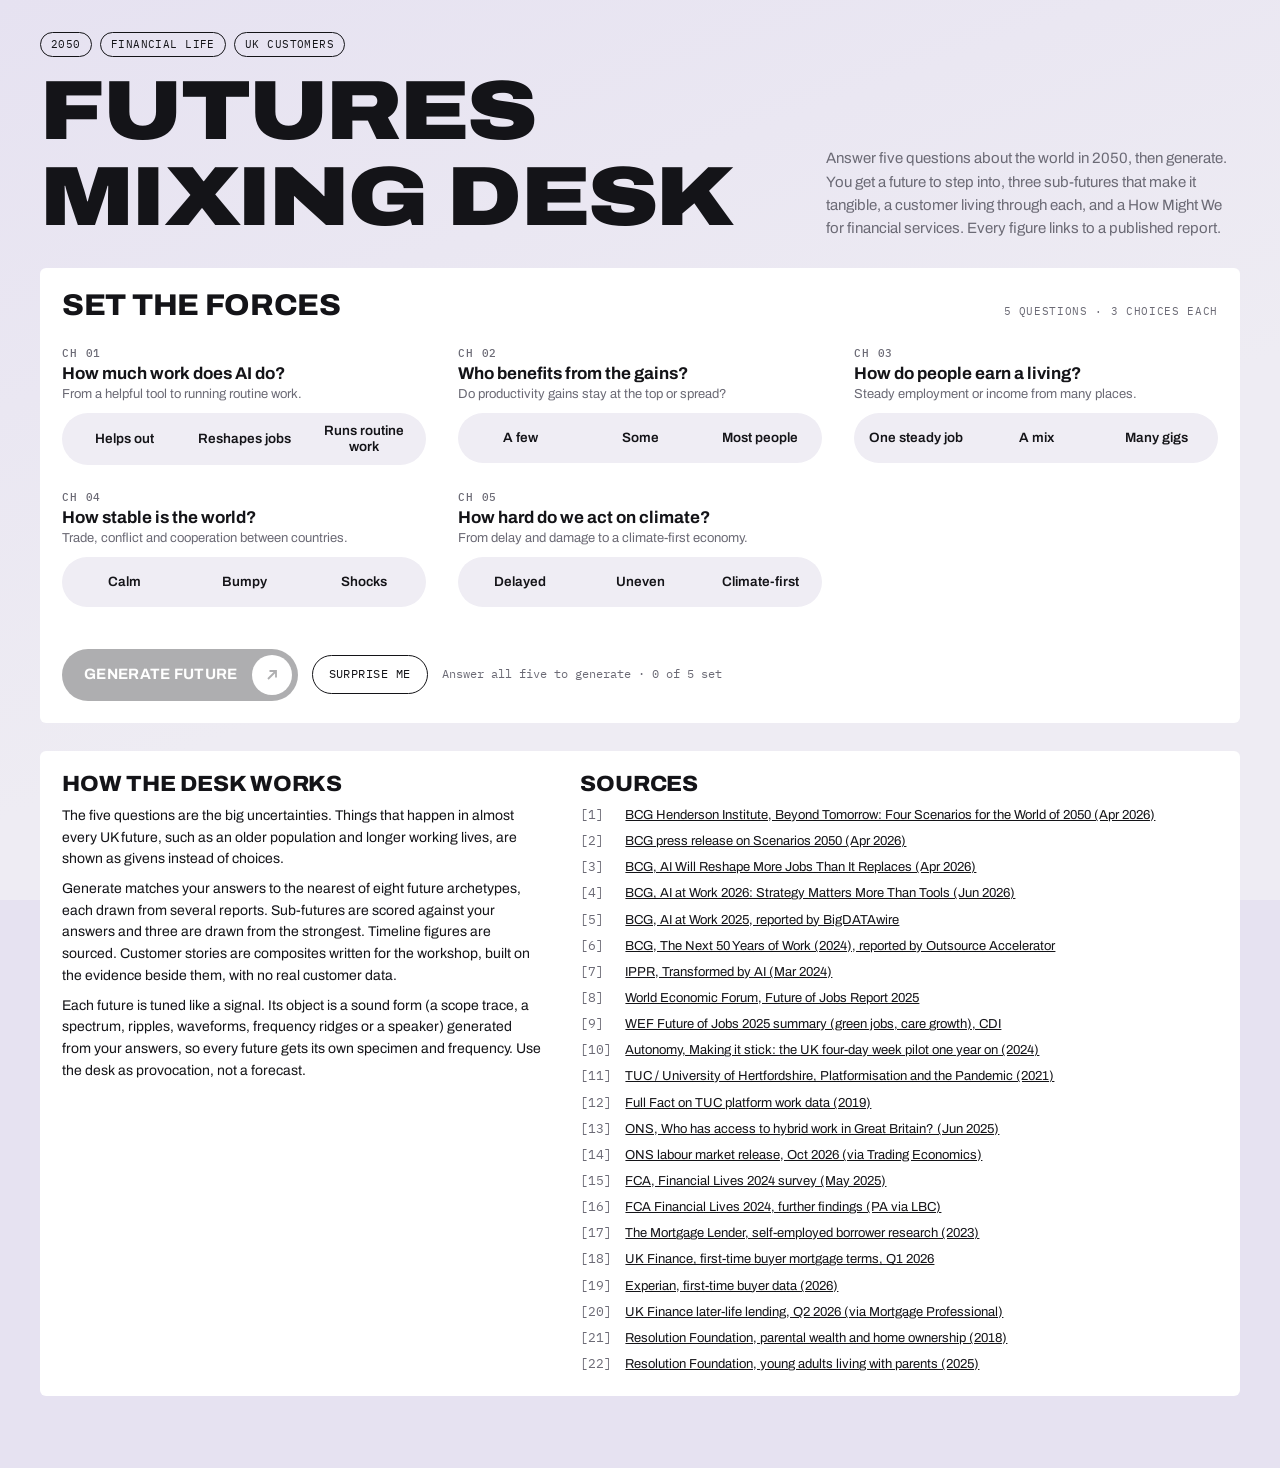
==== futures-mixing-desk/index.html @ e2f64f62 "Add Futures Mixing Desk Interactive futures generator for workshops on AI, the future of work and cu" ====
<!doctype html>
<html lang="en">
<head>
<meta charset="utf-8">
<meta name="viewport" content="width=device-width, initial-scale=1, viewport-fit=cover">
<title>Futures Mixing Desk</title>
<meta name="claude:viewport-fit-sides" content="cover">
<link rel="preconnect" href="https://fonts.googleapis.com">
<link rel="stylesheet" href="https://fonts.googleapis.com/css2?family=Archivo:wdth,wght@62..125,400..900&family=Newsreader:opsz,wght@6..72,400;6..72,500&family=IBM+Plex+Mono:wght@400;500&display=swap">
<link rel="stylesheet" href="styles.css">
</head>
<body>
<div class="wrap">
  <header class="hero">
    <div>
      <div class="tagrow"><span class="tagpill">2050</span><span class="tagpill">Financial life</span><span class="tagpill">UK customers</span></div>
      <h1>Futures<br>Mixing Desk</h1>
    </div>
    <p>Answer five questions about the world in 2050, then generate. You get a future to step into, three sub-futures that make it tangible, a customer living through each, and a How Might We for financial services. Every figure links to a published report.</p>
  </header>

  <section class="card controls" aria-label="Choose your forces">
    <div class="controls-head"><h2 class="caps">Set the forces</h2><span class="label">5 questions · 3 choices each</span></div>
    <div class="qs" id="qs"></div>
    <div class="gen-row">
      <button class="go" id="genBtn" type="button">Generate future <span class="arr" aria-hidden="true"><svg viewBox="0 0 16 16" fill="none" stroke="currentColor" stroke-width="1.8"><path d="M4 12L12 4M5.5 4H12v6.5"/></svg></span></button>
      <button class="ghost" id="drawBtn" type="button">Surprise me</button>
      <span class="status" id="status"></span>
    </div>
  </section>

  <section class="out" id="out" hidden>
    <div class="card tuner" id="tuner" hidden>
      <div class="window tuner-window" id="tunerWin"><span class="tab">TUNING</span><canvas id="tunerCanvas" aria-hidden="true"></canvas><span class="code" id="tunerHz">000.0 HZ</span></div>
      <div class="tuner-body">
        <span class="label">Signal chain</span>
        <p class="tuner-status" id="tunerStatus" role="status" aria-live="polite">Reading your five channels…</p>
        <ul class="meters" id="meters"></ul>
      </div>
    </div>
    <div id="results" class="results" hidden>
    <article class="card future" id="future"></article>
    <section class="panel givens" id="givens"></section>
    <section class="panel" id="world"></section>
    <div class="sec-head">
      <div><h2>Sub-futures</h2><p>Three tangible shifts this future produces, drawn from what your choices drive hardest.</p></div>
      <div style="display:flex;gap:8px;flex-wrap:wrap">
        <button class="ghost" id="rerollBtn" type="button">Draw other sub-futures</button>
        <button class="ghost" id="copyBtn" type="button">Copy for Mural</button>
      </div>
    </div>
    <div class="toast" id="toast"></div>
    <div class="subs" id="subs"></div>
    </div>
  </section>

  <section class="method">
    <div>
      <h2 class="caps">How the desk works</h2>
      <p>The five questions are the big uncertainties. Things that happen in almost every UK future, such as an older population and longer working lives, are shown as givens instead of choices.</p>
      <p>Generate matches your answers to the nearest of eight future archetypes, each drawn from several reports. Sub-futures are scored against your answers and three are drawn from the strongest. Timeline figures are sourced. Customer stories are composites written for the workshop, built on the evidence beside them, with no real customer data.</p>
      <p>Each future is tuned like a signal. Its object is a sound form (a scope trace, a spectrum, ripples, waveforms, frequency ridges or a speaker) generated from your answers, so every future gets its own specimen and frequency. Use the desk as provocation, not a forecast.</p>
    </div>
    <div>
      <h2 class="caps">Sources</h2>
      <ul class="srclist" id="sources"></ul>
    </div>
  </section>
</div>

<script src="js/data.js"></script>
<script src="js/specimens.js"></script>
<script src="js/app.js"></script>
</body>
</html>
---- futures-mixing-desk/styles.css ----
/* Layout: specimen cards. Five plain-language questions with three tap choices each, then a large specimen card for the generated future, a givens strip, and three sub-future specimen cards. Lines kept to a minimum: space and soft fills do the separating. */
:root{
  --ground:#E6E2F1; --ground2:#EEECF3; --card:#FFFFFF; --ink:#141418; --muted:#6B6A75; --line:#E4E2EA; --soft:#F3F1F7;
  --pill:#1B1B1F; --pill-ink:#FFFFFF; --seg:#EFEDF4;
  --build:#8A6A12;
  --f-display:"Archivo", "Helvetica Neue", Arial, sans-serif;
  --f-serif:"Newsreader", Georgia, "Times New Roman", serif;
  --f-mono:"IBM Plex Mono", ui-monospace, "SFMono-Regular", Menlo, monospace;
}
@media (prefers-color-scheme: dark){:root:not([data-theme="light"]){
  --ground:#121214; --ground2:#18171C; --card:#1D1C21; --ink:#EEEDF2; --muted:#9C9AA6; --line:#2E2D34; --soft:#26252C;
  --pill:#EEEDF2; --pill-ink:#141418; --seg:#28272E; --build:#E2B54A; color-scheme:dark}}
:root[data-theme="dark"]{
  --ground:#121214; --ground2:#18171C; --card:#1D1C21; --ink:#EEEDF2; --muted:#9C9AA6; --line:#2E2D34; --soft:#26252C;
  --pill:#EEEDF2; --pill-ink:#141418; --seg:#28272E; --build:#E2B54A; color-scheme:dark}

*{box-sizing:border-box}
body{background:linear-gradient(160deg,var(--ground) 0%,var(--ground2) 60%) fixed;background-color:var(--ground);color:var(--ink);
  font-family:var(--f-display);font-size:15px;line-height:1.55;
  padding-left:max(16px, env(safe-area-inset-left, 0px));padding-right:max(16px, env(safe-area-inset-right, 0px));padding-block:24px 64px}
.wrap{max-width:1200px;margin:0 auto;display:flex;flex-direction:column;gap:28px}
h1,h2,h3{margin:0;line-height:1.02;text-wrap:balance}
p{margin:0}
a{color:inherit}
:focus-visible{outline:2px solid var(--ink);outline-offset:3px}
button{font:inherit;cursor:pointer;color:inherit}
.caps{font-family:var(--f-display);font-weight:800;font-stretch:105%;text-transform:uppercase;letter-spacing:-.01em}
.label{font-family:var(--f-mono);font-size:11px;letter-spacing:.06em;text-transform:uppercase;color:var(--muted)}

/* Hero */
.hero{display:flex;flex-wrap:wrap;justify-content:space-between;align-items:flex-end;gap:16px 32px}
.hero h1{font-weight:900;font-stretch:118%;text-transform:uppercase;font-size:clamp(36px,7vw,84px);letter-spacing:-.02em}
.hero p{max-width:46ch;color:var(--muted)}
.tagrow{display:flex;gap:8px;margin-bottom:12px;flex-wrap:wrap}
.tagpill{font-family:var(--f-mono);font-size:11px;border:1px solid var(--ink);border-radius:999px;padding:3px 10px;text-transform:uppercase;letter-spacing:.04em}

/* Card shell */
.card{background:var(--card);border-radius:6px;padding:12px;display:flex;flex-direction:column;gap:16px;min-width:0}
.window{position:relative;border-radius:22px;overflow:hidden;background:linear-gradient(180deg,var(--c1),var(--c2));isolation:isolate}
.window canvas{display:block;width:100%;height:100%}
.float{position:absolute;inset:0;animation:float 11s ease-in-out infinite}
@keyframes float{0%,100%{transform:translateY(0)}50%{transform:translateY(-4px)}}
.tab,.code{position:absolute;background:var(--card);font-family:var(--f-mono);font-size:11px;color:var(--ink);z-index:2;letter-spacing:.02em}
.tab{top:0;left:0;padding:8px 16px 9px 6px;border-bottom-right-radius:18px}
.tab::before,.tab::after,.code::before,.code::after{content:"";position:absolute;width:18px;height:18px}
.tab::before{top:0;right:-18px;background:radial-gradient(circle at 100% 100%,transparent 17.5px,var(--card) 18px)}
.tab::after{left:0;bottom:-18px;background:radial-gradient(circle at 100% 100%,transparent 17.5px,var(--card) 18px)}
.code{bottom:0;right:0;padding:9px 6px 8px 16px;border-top-left-radius:18px}
.code::before{top:-18px;right:0;background:radial-gradient(circle at 0 0,transparent 17.5px,var(--card) 18px)}
.code::after{bottom:0;left:-18px;background:radial-gradient(circle at 0 0,transparent 17.5px,var(--card) 18px)}
.card-body{padding:0 6px 8px;display:flex;flex-direction:column;gap:16px}

/* Questions */
.controls{padding:22px}
.controls-head{display:flex;flex-wrap:wrap;justify-content:space-between;align-items:baseline;gap:8px}
.controls-head h2{font-size:30px}
.qs{display:grid;grid-template-columns:repeat(auto-fit,minmax(min(100%,330px),1fr));gap:26px 32px;margin-top:10px}
.q{display:flex;flex-direction:column;gap:10px;border:0;margin:0;padding:0;min-width:0}
.q legend{padding:0;font-weight:700;font-size:17px;line-height:1.25;margin-bottom:10px}
.q legend small{display:block;font-weight:400;font-size:13px;color:var(--muted);margin-top:2px}
.seg{display:grid;grid-template-columns:repeat(3,minmax(0,1fr));gap:4px;background:var(--seg);border-radius:999px;padding:4px}
.seg input{position:absolute;opacity:0;pointer-events:none}
.seg label{display:flex;align-items:center;justify-content:center;text-align:center;min-height:42px;padding:6px 10px;border-radius:999px;font-size:13.5px;font-weight:600;cursor:pointer;line-height:1.2;transition:background .2s,color .2s}
.seg label:hover{background:var(--card)}
.seg input:checked + label{background:var(--pill);color:var(--pill-ink)}
.seg input:focus-visible + label{outline:2px solid var(--ink);outline-offset:2px}
@media (max-width:420px){.seg label{font-size:12.5px;padding:6px 6px}}

.gen-row{display:flex;flex-wrap:wrap;align-items:center;gap:12px 14px;margin-top:26px}
.go{display:inline-flex;align-items:center;gap:14px;background:var(--pill);color:var(--pill-ink);border:0;border-radius:999px;padding:6px 6px 6px 22px;font-weight:700;font-size:15px;text-transform:uppercase;letter-spacing:.02em}
.go .arr{width:40px;height:40px;border-radius:50%;background:var(--pill-ink);color:var(--pill);display:grid;place-items:center}
.go .arr svg{width:16px;height:16px}
.ghost{border:1px solid var(--ink);background:transparent;border-radius:999px;padding:9px 16px;font-family:var(--f-mono);font-size:12px;text-transform:uppercase;letter-spacing:.04em}
.status{font-family:var(--f-mono);font-size:12px;color:var(--muted)}
.status.dirty{color:var(--build)}

/* Future card */
.out{display:flex;flex-direction:column;gap:28px;scroll-margin-top:16px}
.future{display:grid;grid-template-columns:minmax(0,5fr) minmax(0,6fr);gap:12px 28px}
@media (max-width:860px){.future{grid-template-columns:minmax(0,1fr)}}
.future .window{min-height:440px}
@media (max-width:860px){.future .window{min-height:0;aspect-ratio:4/3.4}}
.future .card-body{padding:12px 6px 8px;gap:18px}
.future h2{font-size:clamp(38px,5.6vw,64px)}
.subtitle{font-family:var(--f-mono);font-size:12px;text-transform:uppercase;letter-spacing:.03em;color:var(--muted)}
.subtitle b{color:var(--ink);font-weight:500}
.lede{font-family:var(--f-serif);font-size:21px;line-height:1.35;max-width:40ch}
.spec{display:flex;flex-direction:column;gap:7px}
.srow{display:flex;align-items:baseline;gap:10px;font-family:var(--f-mono);font-size:11.5px;text-transform:uppercase;letter-spacing:.03em}
.srow .k{color:var(--muted);min-width:11.5em}
.srow .v{flex:1;min-width:0}
.dots{display:inline-flex;gap:4px;align-self:center}
.dots i{width:8px;height:8px;background:var(--line)}
.dots i.on{background:var(--ink)}
.readouts{display:grid;grid-template-columns:repeat(3,minmax(0,1fr));gap:18px}
@media (max-width:520px){.readouts{grid-template-columns:minmax(0,1fr)}}
.readout{display:flex;flex-direction:column;gap:2px}
.readout b{font-weight:800;font-stretch:110%;font-size:26px;font-variant-numeric:tabular-nums;line-height:1.1}
.readout span{font-size:12.5px;color:var(--muted)}
.finlife{background:var(--soft);border-radius:16px;padding:16px 18px;display:flex;flex-direction:column;gap:8px}
.chip{align-self:flex-start;background:var(--card);border-radius:999px;padding:4px 12px;font-size:12.5px;box-shadow:0 2px 10px rgba(80,60,140,.12)}
.finlife p{font-family:var(--f-serif);font-size:17px;line-height:1.4}
.refs{font-size:13px;color:var(--muted)}
.cite{font-family:var(--f-mono);font-size:10.5px;color:var(--muted);white-space:nowrap;text-decoration:none}
.cite:hover{color:var(--ink);text-decoration:underline}

.panel{background:var(--card);border-radius:6px;padding:20px 22px;display:grid;grid-template-columns:repeat(auto-fit,minmax(min(100%,300px),1fr));gap:18px 32px}
.panel > .label{grid-column:1/-1}
.wi{display:flex;flex-direction:column;gap:3px;font-size:14px}
.wi .k{font-weight:700;font-size:15px}
.wi .k small{font-family:var(--f-mono);font-weight:400;font-size:10.5px;color:var(--muted);text-transform:uppercase;letter-spacing:.05em;margin-left:6px}
.givens{background:transparent;padding:0 4px;gap:10px 32px}
.givens .wi{background:var(--card);border-radius:16px;padding:14px 16px}

/* Sub-future cards */
.sec-head{display:flex;flex-wrap:wrap;justify-content:space-between;align-items:flex-end;gap:12px 16px}
.sec-head h2{font-weight:900;font-stretch:115%;text-transform:uppercase;font-size:clamp(28px,4vw,44px)}
.sec-head p{color:var(--muted);font-size:14px;max-width:52ch;margin-top:6px}
.subs{display:grid;grid-template-columns:repeat(3,minmax(0,1fr));gap:16px;align-items:start}
@media (max-width:1060px){.subs{grid-template-columns:repeat(2,minmax(0,1fr))}}
@media (max-width:700px){.subs{grid-template-columns:minmax(0,1fr)}}
.sub .window{aspect-ratio:1/0.95}
.sub h3{font-size:clamp(26px,2.6vw,32px)}
.steps{display:flex;align-items:center;gap:10px;font-family:var(--f-mono);font-size:12px;font-weight:500}
.steps .bar{flex:0 0 70px;height:2px;background:var(--line);position:relative}
.steps .bar i{position:absolute;left:0;top:0;bottom:0;background:var(--ink)}
.steps .of{color:var(--muted)}
.tags{display:flex;flex-wrap:wrap;gap:6px}
.tags span{font-family:var(--f-mono);font-size:10.5px;text-transform:uppercase;letter-spacing:.04em;background:var(--soft);border-radius:999px;padding:4px 9px}
.tags span.str{background:var(--pill);color:var(--pill-ink)}
.drv{font-family:var(--f-mono);font-size:11px;text-transform:uppercase;letter-spacing:.04em;color:var(--muted)}
.what{font-size:14.5px}
.timeline{list-style:none;margin:0;padding:0;display:flex;flex-direction:column;gap:10px}
.timeline li{display:grid;grid-template-columns:4.4em minmax(0,1fr);gap:10px;font-size:13.5px}
.timeline .when{font-family:var(--f-mono);font-size:11px;text-transform:uppercase;padding-top:2px;color:var(--muted)}
.story{border-radius:16px;padding:16px 18px;background:var(--soft);font-size:14.5px}
.story .who{display:block;font-family:var(--f-mono);font-size:10.5px;text-transform:uppercase;letter-spacing:.05em;color:var(--muted);margin-bottom:6px}
.hmw{border-radius:16px;padding:18px;background:linear-gradient(170deg,var(--c2),var(--card) 85%);display:flex;flex-direction:column;gap:10px}
.hmw p{font-family:var(--f-serif);font-size:22px;line-height:1.22;color:var(--ink)}
.hmw .chip{color:#141418;background:#FFFFFF}

.method{display:grid;grid-template-columns:minmax(0,1fr) minmax(0,1.3fr);gap:28px;background:var(--card);border-radius:6px;padding:22px}
@media (max-width:760px){.method{grid-template-columns:minmax(0,1fr)}}
.method h2{font-size:22px;margin-bottom:10px}
.method p{margin:0 0 8px;max-width:60ch;font-size:14px}
.srclist{margin:0;padding:0;list-style:none;display:flex;flex-direction:column;gap:6px;font-size:13px}
.srclist li{display:grid;grid-template-columns:3em minmax(0,1fr);gap:6px}
.srclist .k{font-family:var(--f-mono);color:var(--muted)}
.toast{font-family:var(--f-mono);font-size:12px;min-height:1.2em}
#copyFallback{width:100%;font-family:var(--f-mono);font-size:12px;background:var(--card);color:var(--ink);border:1px solid var(--line);border-radius:6px;padding:8px}
@keyframes rise{from{opacity:.4;transform:translateY(10px)}to{opacity:1;transform:none}}
.fresh .sub:nth-child(2){animation-delay:.08s}.fresh .sub:nth-child(3){animation-delay:.16s}
[hidden]{display:none!important}
.ch{display:block;font-family:var(--f-mono);font-size:10.5px;font-weight:500;letter-spacing:.08em;color:var(--muted);margin-bottom:3px}
.go:disabled{opacity:.35;cursor:not-allowed}
.results{display:flex;flex-direction:column;gap:28px}
.fresh .future,.fresh .sub{animation:rise .5s ease both}
.tuner{display:grid;grid-template-columns:minmax(0,1.5fr) minmax(0,1fr);gap:20px;align-items:center}
@media (max-width:860px){.tuner{grid-template-columns:minmax(0,1fr)}}
.tuner-window{min-height:280px}
@media (max-width:860px){.tuner-window{min-height:0;aspect-ratio:4/3}}
.tuner-window canvas{position:absolute;inset:0;width:100%;height:100%}
.tuner-body{display:flex;flex-direction:column;gap:14px;padding:6px 10px 10px}
.tuner-status{font-family:var(--f-serif);font-weight:400;font-size:clamp(19px,2vw,23px);line-height:1.25;min-height:2.5em}
.meters{list-style:none;margin:0;padding:0;display:flex;flex-direction:column;gap:12px}
.meters li{display:grid;grid-template-columns:minmax(0,1fr) auto;gap:4px 12px;align-items:center}
.meters .mlab{font-family:var(--f-mono);font-size:10.5px;text-transform:uppercase;letter-spacing:.05em;color:var(--muted)}
.meters .mval{font-size:12.5px;font-weight:600;opacity:0;transition:opacity .25s}
.meters li.locked .mval{opacity:1}
.meter{grid-column:1/-1;display:grid;grid-template-columns:repeat(12,minmax(0,1fr));gap:3px}
.meter i{height:4px;background:var(--line);border-radius:2px}
.meter i.on{background:var(--muted)}
.meters li.locked .meter i.on{background:var(--ink);opacity:.75}
@media (prefers-reduced-motion:reduce){*{animation:none!important;transition:none!important}}
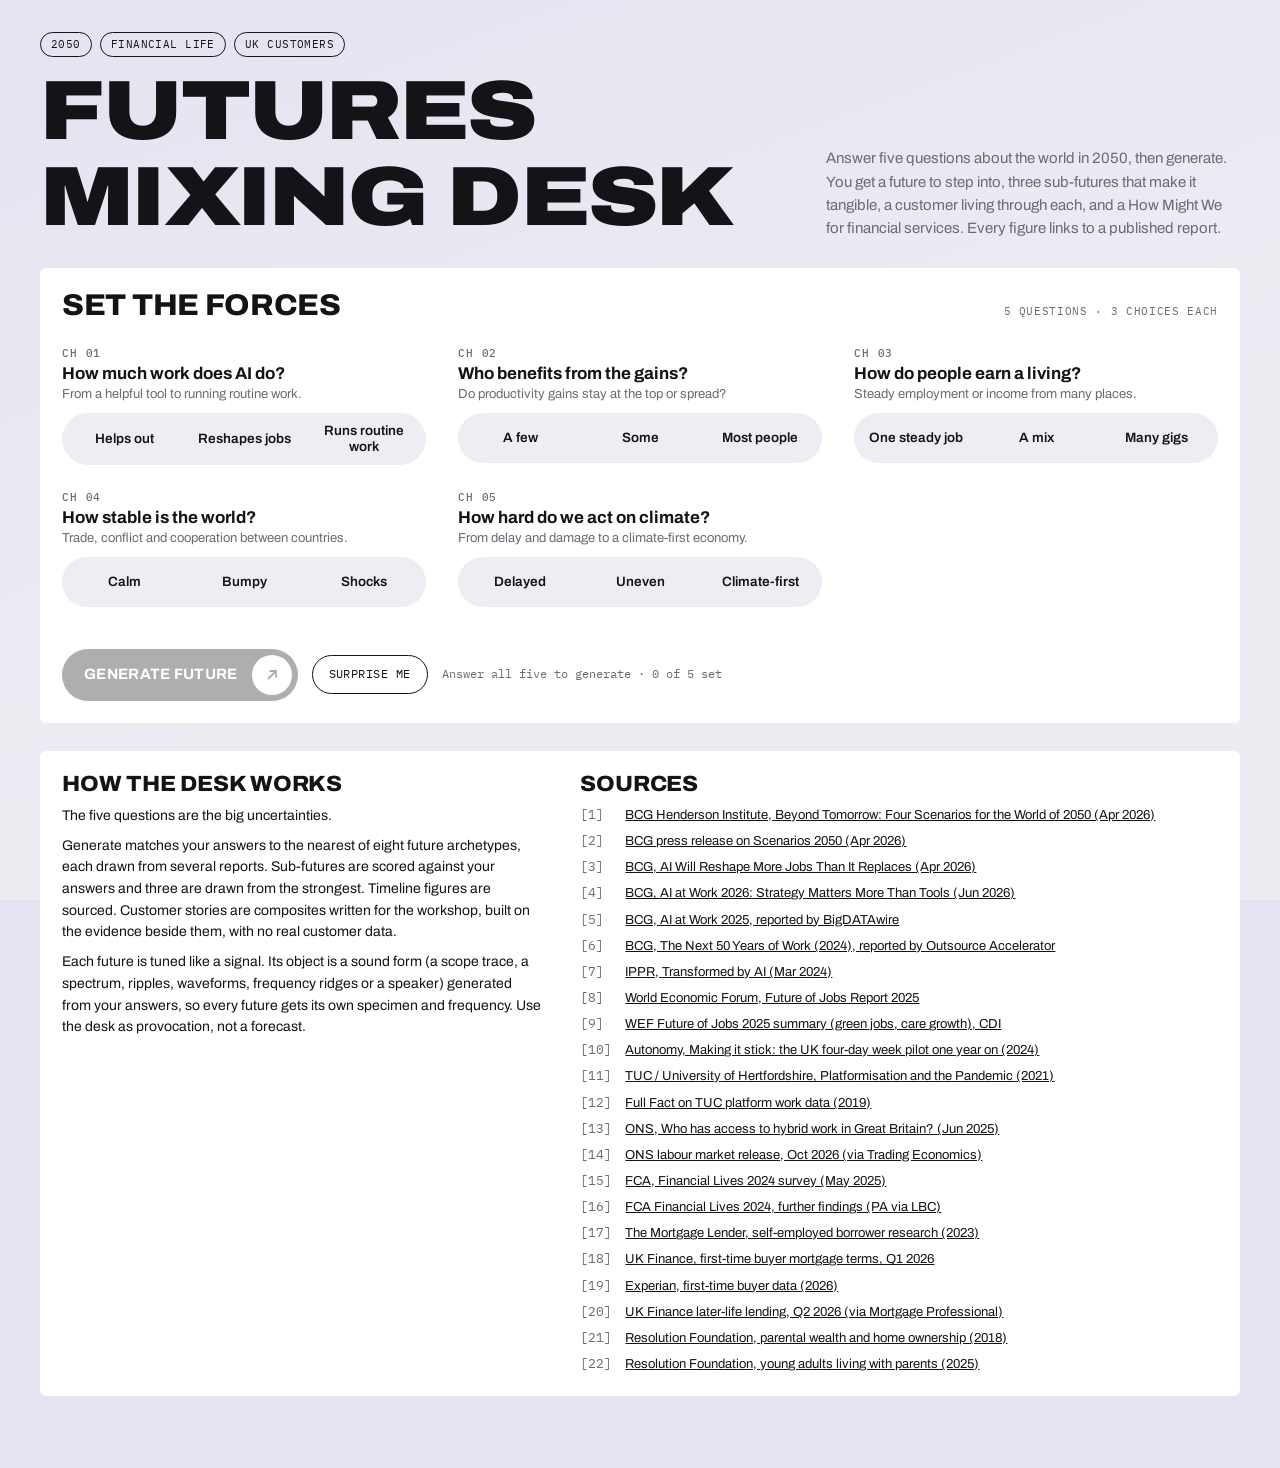
==== commit 9ae7e200: "Replace givens and channel readout with life in this world Remove the givens strip and the channel r" ====
--- a/futures-mixing-desk/index.html
+++ b/futures-mixing-desk/index.html
@@ -40,8 +40,6 @@
     </div>
     <div id="results" class="results" hidden>
     <article class="card future" id="future"></article>
-    <section class="panel givens" id="givens"></section>
-    <section class="panel" id="world"></section>
     <div class="sec-head">
       <div><h2>Sub-futures</h2><p>Three tangible shifts this future produces, drawn from what your choices drive hardest.</p></div>
       <div style="display:flex;gap:8px;flex-wrap:wrap">
@@ -57,7 +55,7 @@
   <section class="method">
     <div>
       <h2 class="caps">How the desk works</h2>
-      <p>The five questions are the big uncertainties. Things that happen in almost every UK future, such as an older population and longer working lives, are shown as givens instead of choices.</p>
+      <p>The five questions are the big uncertainties.</p>
       <p>Generate matches your answers to the nearest of eight future archetypes, each drawn from several reports. Sub-futures are scored against your answers and three are drawn from the strongest. Timeline figures are sourced. Customer stories are composites written for the workshop, built on the evidence beside them, with no real customer data.</p>
       <p>Each future is tuned like a signal. Its object is a sound form (a scope trace, a spectrum, ripples, waveforms, frequency ridges or a speaker) generated from your answers, so every future gets its own specimen and frequency. Use the desk as provocation, not a forecast.</p>
     </div>
--- a/futures-mixing-desk/styles.css
+++ b/futures-mixing-desk/styles.css
@@ -1,4 +1,4 @@
-/* Layout: specimen cards. Five plain-language questions with three tap choices each, then a large specimen card for the generated future, a givens strip, and three sub-future specimen cards. Lines kept to a minimum: space and soft fills do the separating. */
+/* Layout: specimen cards. Five plain-language questions with three tap choices each, then a large specimen card for the generated future, the five choices as life in this world, and three sub-future specimen cards. Lines kept to a minimum: space and soft fills do the separating. */
 :root{
   --ground:#E6E2F1; --ground2:#EEECF3; --card:#FFFFFF; --ink:#141418; --muted:#6B6A75; --line:#E4E2EA; --soft:#F3F1F7;
   --pill:#1B1B1F; --pill-ink:#FFFFFF; --seg:#EFEDF4;
@@ -85,13 +85,7 @@
 .subtitle{font-family:var(--f-mono);font-size:12px;text-transform:uppercase;letter-spacing:.03em;color:var(--muted)}
 .subtitle b{color:var(--ink);font-weight:500}
 .lede{font-family:var(--f-serif);font-size:21px;line-height:1.35;max-width:40ch}
-.spec{display:flex;flex-direction:column;gap:7px}
-.srow{display:flex;align-items:baseline;gap:10px;font-family:var(--f-mono);font-size:11.5px;text-transform:uppercase;letter-spacing:.03em}
-.srow .k{color:var(--muted);min-width:11.5em}
-.srow .v{flex:1;min-width:0}
-.dots{display:inline-flex;gap:4px;align-self:center}
-.dots i{width:8px;height:8px;background:var(--line)}
-.dots i.on{background:var(--ink)}
+.world{display:flex;flex-direction:column;gap:12px}
 .readouts{display:grid;grid-template-columns:repeat(3,minmax(0,1fr));gap:18px}
 @media (max-width:520px){.readouts{grid-template-columns:minmax(0,1fr)}}
 .readout{display:flex;flex-direction:column;gap:2px}
@@ -104,13 +98,9 @@
 .cite{font-family:var(--f-mono);font-size:10.5px;color:var(--muted);white-space:nowrap;text-decoration:none}
 .cite:hover{color:var(--ink);text-decoration:underline}
 
-.panel{background:var(--card);border-radius:6px;padding:20px 22px;display:grid;grid-template-columns:repeat(auto-fit,minmax(min(100%,300px),1fr));gap:18px 32px}
-.panel > .label{grid-column:1/-1}
 .wi{display:flex;flex-direction:column;gap:3px;font-size:14px}
 .wi .k{font-weight:700;font-size:15px}
 .wi .k small{font-family:var(--f-mono);font-weight:400;font-size:10.5px;color:var(--muted);text-transform:uppercase;letter-spacing:.05em;margin-left:6px}
-.givens{background:transparent;padding:0 4px;gap:10px 32px}
-.givens .wi{background:var(--card);border-radius:16px;padding:14px 16px}
 
 /* Sub-future cards */
 .sec-head{display:flex;flex-wrap:wrap;justify-content:space-between;align-items:flex-end;gap:12px 16px}
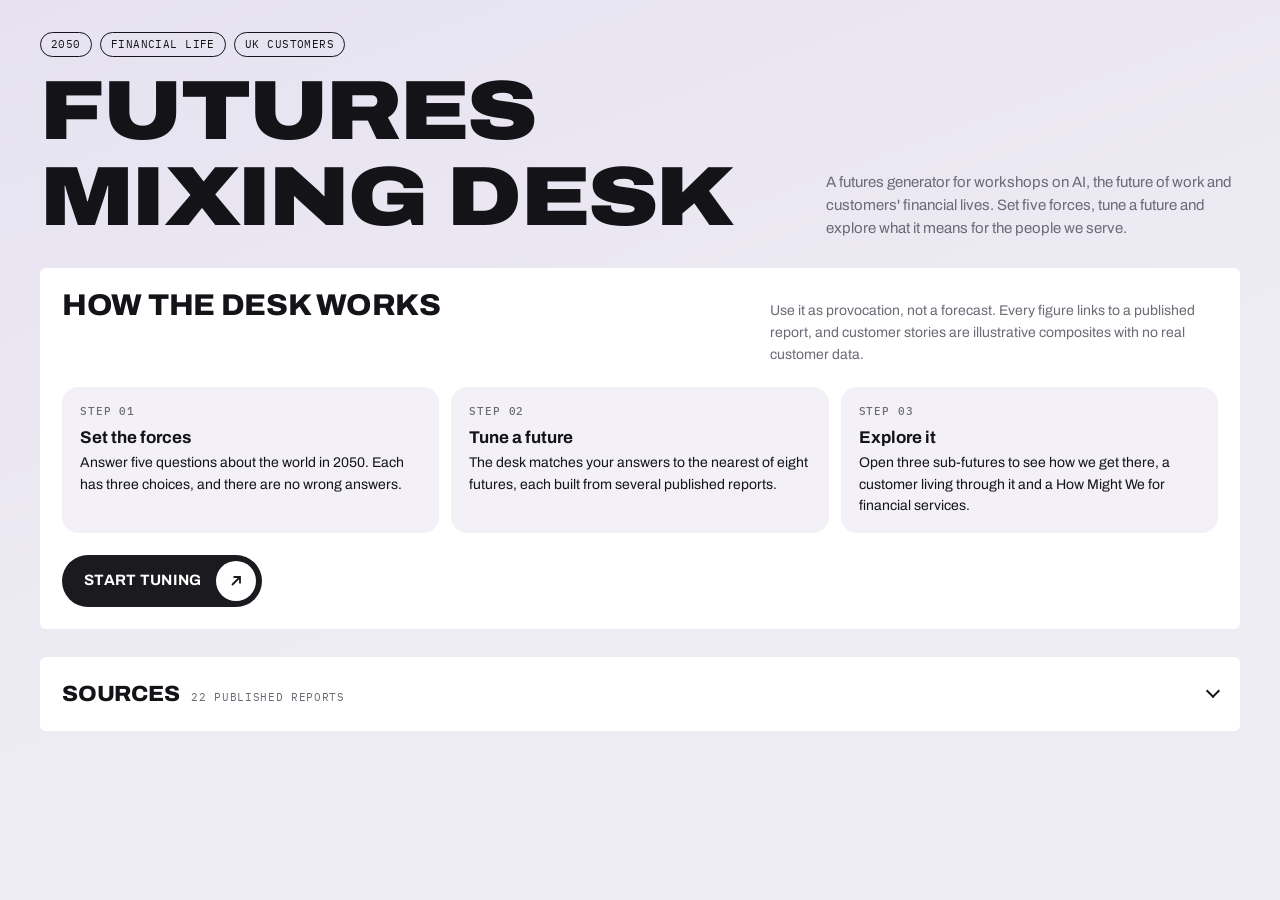
==== commit 8762adc8: "Open on a short intro and hide sources in a drop-down The page now starts with a three-step How the " ====
--- a/futures-mixing-desk/index.html
+++ b/futures-mixing-desk/index.html
@@ -16,10 +16,25 @@
       <div class="tagrow"><span class="tagpill">2050</span><span class="tagpill">Financial life</span><span class="tagpill">UK customers</span></div>
       <h1>Futures<br>Mixing Desk</h1>
     </div>
-    <p>Answer five questions about the world in 2050, then generate. You get a future to step into, three sub-futures that make it tangible, a customer living through each, and a How Might We for financial services. Every figure links to a published report.</p>
+    <p>A futures generator for workshops on AI, the future of work and customers' financial lives. Set five forces, tune a future and explore what it means for the people we serve.</p>
   </header>
 
-  <section class="card controls" aria-label="Choose your forces">
+  <section class="card intro" aria-labelledby="introTitle">
+    <div class="intro-head">
+      <h2 class="caps" id="introTitle">How the desk works</h2>
+      <p>Use it as provocation, not a forecast. Every figure links to a published report, and customer stories are illustrative composites with no real customer data.</p>
+    </div>
+    <ol class="how">
+      <li><span class="ch">Step 01</span><b>Set the forces</b><span>Answer five questions about the world in 2050. Each has three choices, and there are no wrong answers.</span></li>
+      <li><span class="ch">Step 02</span><b>Tune a future</b><span>The desk matches your answers to the nearest of eight futures, each built from several published reports.</span></li>
+      <li><span class="ch">Step 03</span><b>Explore it</b><span>Open three sub-futures to see how we get there, a customer living through it and a How Might We for financial services.</span></li>
+    </ol>
+    <div class="gen-row" id="startRow">
+      <button class="go" id="startBtn" type="button" aria-controls="controls">Start tuning <span class="arr" aria-hidden="true"><svg viewBox="0 0 16 16" fill="none" stroke="currentColor" stroke-width="1.8"><path d="M4 12L12 4M5.5 4H12v6.5"/></svg></span></button>
+    </div>
+  </section>
+
+  <section class="card controls" id="controls" aria-label="Choose your forces" tabindex="-1" hidden>
     <div class="controls-head"><h2 class="caps">Set the forces</h2><span class="label">5 questions · 3 choices each</span></div>
     <div class="qs" id="qs"></div>
     <div class="gen-row">
@@ -41,7 +56,7 @@
     <div id="results" class="results" hidden>
     <article class="card future" id="future"></article>
     <div class="sec-head">
-      <div><h2>Sub-futures</h2><p>Three tangible shifts this future produces, drawn from what your choices drive hardest.</p></div>
+      <div><h2>Sub-futures</h2><p>Three tangible shifts this future produces, drawn from what your choices drive hardest. Open one to see 2050 and how we get there.</p></div>
       <div style="display:flex;gap:8px;flex-wrap:wrap">
         <button class="ghost" id="rerollBtn" type="button">Draw other sub-futures</button>
         <button class="ghost" id="copyBtn" type="button">Copy for Mural</button>
@@ -49,21 +64,14 @@
     </div>
     <div class="toast" id="toast"></div>
     <div class="subs" id="subs"></div>
+    <section class="sub-panel" id="subPanel" hidden></section>
     </div>
   </section>
 
-  <section class="method">
-    <div>
-      <h2 class="caps">How the desk works</h2>
-      <p>The five questions are the big uncertainties.</p>
-      <p>Generate matches your answers to the nearest of eight future archetypes, each drawn from several reports. Sub-futures are scored against your answers and three are drawn from the strongest. Timeline figures are sourced. Customer stories are composites written for the workshop, built on the evidence beside them, with no real customer data.</p>
-      <p>Each future is tuned like a signal. Its object is a sound form (a scope trace, a spectrum, ripples, waveforms, frequency ridges or a speaker) generated from your answers, so every future gets its own specimen and frequency. Use the desk as provocation, not a forecast.</p>
-    </div>
-    <div>
-      <h2 class="caps">Sources</h2>
-      <ul class="srclist" id="sources"></ul>
-    </div>
-  </section>
+  <details class="card sources">
+    <summary><span class="caps">Sources</span><span class="label" id="srcCount"></span></summary>
+    <ul class="srclist" id="sources"></ul>
+  </details>
 </div>
 
 <script src="js/data.js"></script>
--- a/futures-mixing-desk/styles.css
+++ b/futures-mixing-desk/styles.css
@@ -1,4 +1,4 @@
-/* Layout: specimen cards. Five plain-language questions with three tap choices each, then a large specimen card for the generated future, the five choices as life in this world, and three sub-future specimen cards. Lines kept to a minimum: space and soft fills do the separating. */
+/* Layout: specimen cards. Five plain-language questions with three tap choices each, then a large specimen card for the generated future, the five choices as life in this world, and three sub-future tiles that open one at a time into a tinted panel. Lines kept to a minimum: space and soft fills do the separating. */
 :root{
   --ground:#E6E2F1; --ground2:#EEECF3; --card:#FFFFFF; --ink:#141418; --muted:#6B6A75; --line:#E4E2EA; --soft:#F3F1F7;
   --pill:#1B1B1F; --pill-ink:#FFFFFF; --seg:#EFEDF4;
@@ -85,7 +85,12 @@
 .subtitle{font-family:var(--f-mono);font-size:12px;text-transform:uppercase;letter-spacing:.03em;color:var(--muted)}
 .subtitle b{color:var(--ink);font-weight:500}
 .lede{font-family:var(--f-serif);font-size:21px;line-height:1.35;max-width:40ch}
-.world{display:flex;flex-direction:column;gap:12px}
+.more{font-family:var(--f-serif);font-size:17px;line-height:1.5;max-width:56ch;color:var(--muted)}
+.world{display:flex;flex-direction:column;gap:14px}
+.world-list{display:flex;flex-direction:column;gap:12px}
+.playback{align-self:flex-start;display:inline-flex;align-items:center;gap:9px}
+.playback svg{width:9px;height:9px;transition:transform .2s}
+.playback[aria-expanded="true"] svg{transform:rotate(90deg)}
 .readouts{display:grid;grid-template-columns:repeat(3,minmax(0,1fr));gap:18px}
 @media (max-width:520px){.readouts{grid-template-columns:minmax(0,1fr)}}
 .readout{display:flex;flex-direction:column;gap:2px}
@@ -106,45 +111,80 @@
 .sec-head{display:flex;flex-wrap:wrap;justify-content:space-between;align-items:flex-end;gap:12px 16px}
 .sec-head h2{font-weight:900;font-stretch:115%;text-transform:uppercase;font-size:clamp(28px,4vw,44px)}
 .sec-head p{color:var(--muted);font-size:14px;max-width:52ch;margin-top:6px}
-.subs{display:grid;grid-template-columns:repeat(3,minmax(0,1fr));gap:16px;align-items:start}
+.subs{display:grid;grid-template-columns:repeat(3,minmax(0,1fr));gap:16px}
 @media (max-width:1060px){.subs{grid-template-columns:repeat(2,minmax(0,1fr))}}
 @media (max-width:700px){.subs{grid-template-columns:minmax(0,1fr)}}
-.sub .window{aspect-ratio:1/0.95}
-.sub h3{font-size:clamp(26px,2.6vw,32px)}
-.steps{display:flex;align-items:center;gap:10px;font-family:var(--f-mono);font-size:12px;font-weight:500}
-.steps .bar{flex:0 0 70px;height:2px;background:var(--line);position:relative}
-.steps .bar i{position:absolute;left:0;top:0;bottom:0;background:var(--ink)}
-.steps .of{color:var(--muted)}
+.sub-tile{display:grid;grid-template-columns:96px minmax(0,1fr);gap:16px;align-items:center;text-align:left;background:var(--card);border:0;border-radius:6px;padding:10px 16px 10px 10px;box-shadow:inset 0 0 0 1.5px transparent;transition:box-shadow .2s}
+.sub-tile:hover{box-shadow:inset 0 0 0 1.5px var(--line)}
+.sub-tile.on{box-shadow:inset 0 0 0 1.5px var(--ink)}
+.tile-win{display:block;aspect-ratio:1;border-radius:14px;max-width:100%}
+.tile-body{display:flex;flex-direction:column;gap:5px;min-width:0}
+.tile-title{font-size:19px;line-height:1.08}
+.tile-open{display:inline-flex;align-items:center;gap:7px;font-family:var(--f-mono);font-size:11px;text-transform:uppercase;letter-spacing:.05em;margin-top:4px}
+.tile-open svg{width:8px;height:8px;transition:transform .2s}
+.sub-tile.on .tile-open svg{transform:rotate(90deg)}
+@media (max-width:420px){.sub-tile{grid-template-columns:72px minmax(0,1fr);gap:12px}}
+.sub-panel{background:color-mix(in srgb,var(--c2) 24%,var(--card));border-radius:22px;padding:26px;display:flex;flex-direction:column;gap:22px;animation:rise .4s ease both}
+@media (max-width:520px){.sub-panel{padding:20px 18px}}
+.sp-head{display:flex;flex-direction:column;gap:10px}
+.sp-head h3{font-weight:900;font-stretch:112%;font-size:clamp(28px,3.6vw,42px)}
+.sp-grid{display:grid;grid-template-columns:minmax(0,1.1fr) minmax(0,1fr);gap:22px 32px;align-items:start}
+@media (max-width:860px){.sp-grid{grid-template-columns:minmax(0,1fr)}}
+.sp-col{display:flex;flex-direction:column;gap:22px;min-width:0}
+.sp-sec{display:flex;flex-direction:column;gap:10px}
+.sp-label{align-self:flex-start;font-family:var(--f-mono);font-size:11px;text-transform:uppercase;letter-spacing:.06em;background:var(--pill);color:var(--pill-ink);border-radius:999px;padding:4px 11px}
+.sub-panel .what{font-family:var(--f-serif);font-size:19px;line-height:1.4}
+.sub-panel .story{background:var(--card)}
+.sub-panel .hmw{background:linear-gradient(170deg,color-mix(in srgb,var(--c2) 55%,var(--card)),var(--card) 85%)}
 .tags{display:flex;flex-wrap:wrap;gap:6px}
 .tags span{font-family:var(--f-mono);font-size:10.5px;text-transform:uppercase;letter-spacing:.04em;background:var(--soft);border-radius:999px;padding:4px 9px}
 .tags span.str{background:var(--pill);color:var(--pill-ink)}
 .drv{font-family:var(--f-mono);font-size:11px;text-transform:uppercase;letter-spacing:.04em;color:var(--muted)}
 .what{font-size:14.5px}
-.timeline{list-style:none;margin:0;padding:0;display:flex;flex-direction:column;gap:10px}
-.timeline li{display:grid;grid-template-columns:4.4em minmax(0,1fr);gap:10px;font-size:13.5px}
+.timeline{list-style:none;margin:0;padding:0 0 0 22px;display:flex;flex-direction:column;gap:14px;position:relative}
+.timeline::before{content:"";position:absolute;left:5px;top:8px;bottom:8px;width:2px;background:color-mix(in srgb,var(--ink) 22%,transparent)}
+.timeline li{display:grid;grid-template-columns:4.4em minmax(0,1fr);gap:10px;font-size:14px;position:relative}
+.timeline li::before{content:"";position:absolute;left:-22px;top:4px;width:12px;height:12px;border-radius:50%;background:var(--card);box-shadow:inset 0 0 0 2px var(--muted)}
 .timeline .when{font-family:var(--f-mono);font-size:11px;text-transform:uppercase;padding-top:2px;color:var(--muted)}
+.timeline li.end{font-weight:700}
+.timeline li.end::before{background:var(--ink);box-shadow:none}
+.timeline li.end .when{color:var(--ink)}
 .story{border-radius:16px;padding:16px 18px;background:var(--soft);font-size:14.5px}
 .story .who{display:block;font-family:var(--f-mono);font-size:10.5px;text-transform:uppercase;letter-spacing:.05em;color:var(--muted);margin-bottom:6px}
 .hmw{border-radius:16px;padding:18px;background:linear-gradient(170deg,var(--c2),var(--card) 85%);display:flex;flex-direction:column;gap:10px}
 .hmw p{font-family:var(--f-serif);font-size:22px;line-height:1.22;color:var(--ink)}
 .hmw .chip{color:#141418;background:#FFFFFF}
 
-.method{display:grid;grid-template-columns:minmax(0,1fr) minmax(0,1.3fr);gap:28px;background:var(--card);border-radius:6px;padding:22px}
-@media (max-width:760px){.method{grid-template-columns:minmax(0,1fr)}}
-.method h2{font-size:22px;margin-bottom:10px}
-.method p{margin:0 0 8px;max-width:60ch;font-size:14px}
+.intro{padding:22px;gap:22px}
+.intro-head{display:flex;flex-wrap:wrap;justify-content:space-between;align-items:baseline;gap:8px 32px}
+.intro-head h2{font-size:30px}
+.intro-head p{max-width:56ch;color:var(--muted);font-size:14px}
+.how{list-style:none;margin:0;padding:0;display:grid;grid-template-columns:repeat(auto-fit,minmax(min(100%,260px),1fr));gap:12px}
+.how li{background:var(--soft);border-radius:16px;padding:16px 18px;display:flex;flex-direction:column;gap:4px;font-size:14px}
+.how b{font-size:17px;line-height:1.25}
+.how .ch{text-transform:uppercase}
+.intro .gen-row{margin-top:0}
+.controls{scroll-margin-top:16px}
+.controls:focus{outline:none}
+.sources{display:block;padding:0}
+.sources summary{display:flex;align-items:baseline;gap:12px;padding:20px 22px;cursor:pointer;list-style:none}
+.sources summary::-webkit-details-marker{display:none}
+.sources summary .caps{font-size:22px}
+.sources summary::after{content:"";margin-left:auto;align-self:center;width:8px;height:8px;border-right:2px solid var(--ink);border-bottom:2px solid var(--ink);transform:translateY(-3px) rotate(45deg);transition:transform .2s}
+.sources[open] summary::after{transform:translateY(2px) rotate(225deg)}
+.sources .srclist{padding:0 22px 22px}
 .srclist{margin:0;padding:0;list-style:none;display:flex;flex-direction:column;gap:6px;font-size:13px}
 .srclist li{display:grid;grid-template-columns:3em minmax(0,1fr);gap:6px}
 .srclist .k{font-family:var(--f-mono);color:var(--muted)}
 .toast{font-family:var(--f-mono);font-size:12px;min-height:1.2em}
 #copyFallback{width:100%;font-family:var(--f-mono);font-size:12px;background:var(--card);color:var(--ink);border:1px solid var(--line);border-radius:6px;padding:8px}
 @keyframes rise{from{opacity:.4;transform:translateY(10px)}to{opacity:1;transform:none}}
-.fresh .sub:nth-child(2){animation-delay:.08s}.fresh .sub:nth-child(3){animation-delay:.16s}
+.fresh .sub-tile:nth-child(2){animation-delay:.08s}.fresh .sub-tile:nth-child(3){animation-delay:.16s}
 [hidden]{display:none!important}
 .ch{display:block;font-family:var(--f-mono);font-size:10.5px;font-weight:500;letter-spacing:.08em;color:var(--muted);margin-bottom:3px}
 .go:disabled{opacity:.35;cursor:not-allowed}
 .results{display:flex;flex-direction:column;gap:28px}
-.fresh .future,.fresh .sub{animation:rise .5s ease both}
+.fresh .future,.fresh .sub-tile{animation:rise .5s ease both}
 .tuner{display:grid;grid-template-columns:minmax(0,1.5fr) minmax(0,1fr);gap:20px;align-items:center}
 @media (max-width:860px){.tuner{grid-template-columns:minmax(0,1fr)}}
 .tuner-window{min-height:280px}
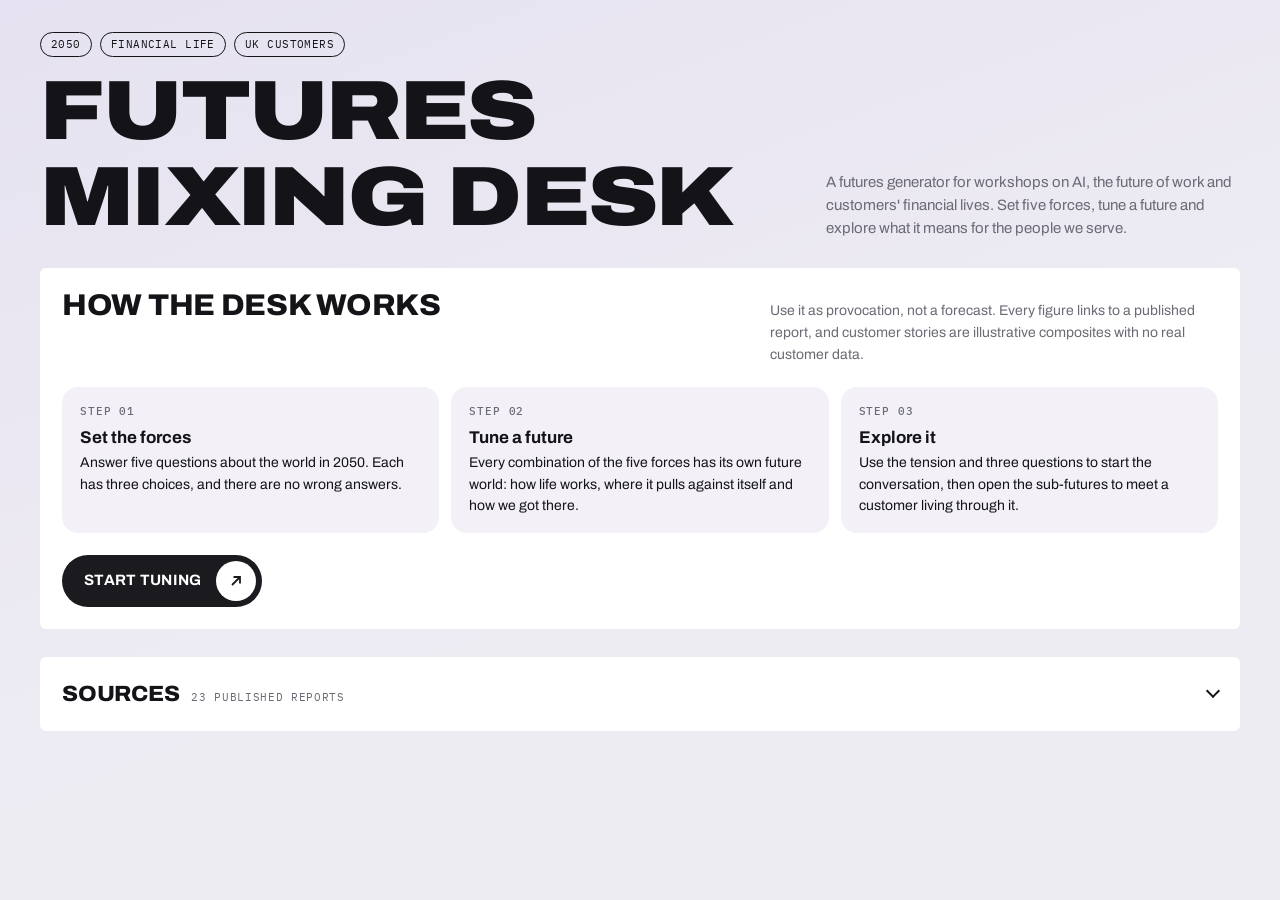
==== commit 2a2dadeb: "New five forces and 243 pre-written futures Replace the five questions with the new forces: who deci" ====
--- a/futures-mixing-desk/index.html
+++ b/futures-mixing-desk/index.html
@@ -26,8 +26,8 @@
     </div>
     <ol class="how">
       <li><span class="ch">Step 01</span><b>Set the forces</b><span>Answer five questions about the world in 2050. Each has three choices, and there are no wrong answers.</span></li>
-      <li><span class="ch">Step 02</span><b>Tune a future</b><span>The desk matches your answers to the nearest of eight futures, each built from several published reports.</span></li>
-      <li><span class="ch">Step 03</span><b>Explore it</b><span>Open three sub-futures to see how we get there, a customer living through it and a How Might We for financial services.</span></li>
+      <li><span class="ch">Step 02</span><b>Tune a future</b><span>Every combination of the five forces has its own future world: how life works, where it pulls against itself and how we got there.</span></li>
+      <li><span class="ch">Step 03</span><b>Explore it</b><span>Use the tension and three questions to start the conversation, then open the sub-futures to meet a customer living through it.</span></li>
     </ol>
     <div class="gen-row" id="startRow">
       <button class="go" id="startBtn" type="button" aria-controls="controls">Start tuning <span class="arr" aria-hidden="true"><svg viewBox="0 0 16 16" fill="none" stroke="currentColor" stroke-width="1.8"><path d="M4 12L12 4M5.5 4H12v6.5"/></svg></span></button>
@@ -56,7 +56,7 @@
     <div id="results" class="results" hidden>
     <article class="card future" id="future"></article>
     <div class="sec-head">
-      <div><h2>Sub-futures</h2><p>Three tangible shifts this future produces, drawn from what your choices drive hardest. Open one to see 2050 and how we get there.</p></div>
+      <div><h2>Sub-futures</h2><p>Three tangible shifts this future produces, drawn from what your choices drive hardest. Open one to meet a customer living through it.</p></div>
       <div style="display:flex;gap:8px;flex-wrap:wrap">
         <button class="ghost" id="rerollBtn" type="button">Draw other sub-futures</button>
         <button class="ghost" id="copyBtn" type="button">Copy for Mural</button>
@@ -75,6 +75,15 @@
 </div>
 
 <script src="js/data.js"></script>
+<script src="js/worlds/a1g1.js"></script>
+<script src="js/worlds/a1g2.js"></script>
+<script src="js/worlds/a1g3.js"></script>
+<script src="js/worlds/a2g1.js"></script>
+<script src="js/worlds/a2g2.js"></script>
+<script src="js/worlds/a2g3.js"></script>
+<script src="js/worlds/a3g1.js"></script>
+<script src="js/worlds/a3g2.js"></script>
+<script src="js/worlds/a3g3.js"></script>
 <script src="js/specimens.js"></script>
 <script src="js/app.js"></script>
 </body>
--- a/futures-mixing-desk/styles.css
+++ b/futures-mixing-desk/styles.css
@@ -85,7 +85,18 @@
 .subtitle{font-family:var(--f-mono);font-size:12px;text-transform:uppercase;letter-spacing:.03em;color:var(--muted)}
 .subtitle b{color:var(--ink);font-weight:500}
 .lede{font-family:var(--f-serif);font-size:21px;line-height:1.35;max-width:40ch}
-.more{font-family:var(--f-serif);font-size:17px;line-height:1.5;max-width:56ch;color:var(--muted)}
+.f-sec{display:flex;flex-direction:column;gap:10px;min-width:0}
+.f-deep{grid-column:1/-1;display:grid;grid-template-columns:minmax(0,1fr) minmax(0,1fr);gap:24px 32px;align-items:start;padding:8px 6px 6px}
+@media (max-width:860px){.f-deep{grid-template-columns:minmax(0,1fr)}}
+.f-col{display:flex;flex-direction:column;gap:24px;min-width:0}
+.glimpse{background:var(--soft);border-radius:16px;padding:16px 18px;font-size:15px;line-height:1.55}
+.tension{border-radius:16px;padding:16px 18px;background:linear-gradient(170deg,color-mix(in srgb,var(--c2) 45%,var(--card)),var(--card) 90%);box-shadow:inset 0 0 0 1px var(--line)}
+.tension p{font-family:var(--f-serif);font-size:19px;line-height:1.35}
+.qlist{list-style:none;margin:0;padding:0;display:flex;flex-direction:column;gap:12px;counter-reset:q}
+.qlist li{counter-increment:q;display:grid;grid-template-columns:2.4em minmax(0,1fr);gap:8px;font-family:var(--f-serif);font-size:19px;line-height:1.3}
+.qlist li::before{content:"Q" counter(q);font-family:var(--f-mono);font-size:11px;letter-spacing:.05em;color:var(--muted);padding-top:5px}
+.tl-tag{display:inline-block;font-family:var(--f-mono);font-size:10px;text-transform:uppercase;letter-spacing:.05em;color:var(--muted);border:1px solid var(--line);border-radius:999px;padding:1px 7px;margin-right:8px;vertical-align:1px}
+.wi .explore{font-size:12.5px;color:var(--muted)}
 .world{display:flex;flex-direction:column;gap:14px}
 .world-list{display:flex;flex-direction:column;gap:12px}
 .playback{align-self:flex-start;display:inline-flex;align-items:center;gap:9px}
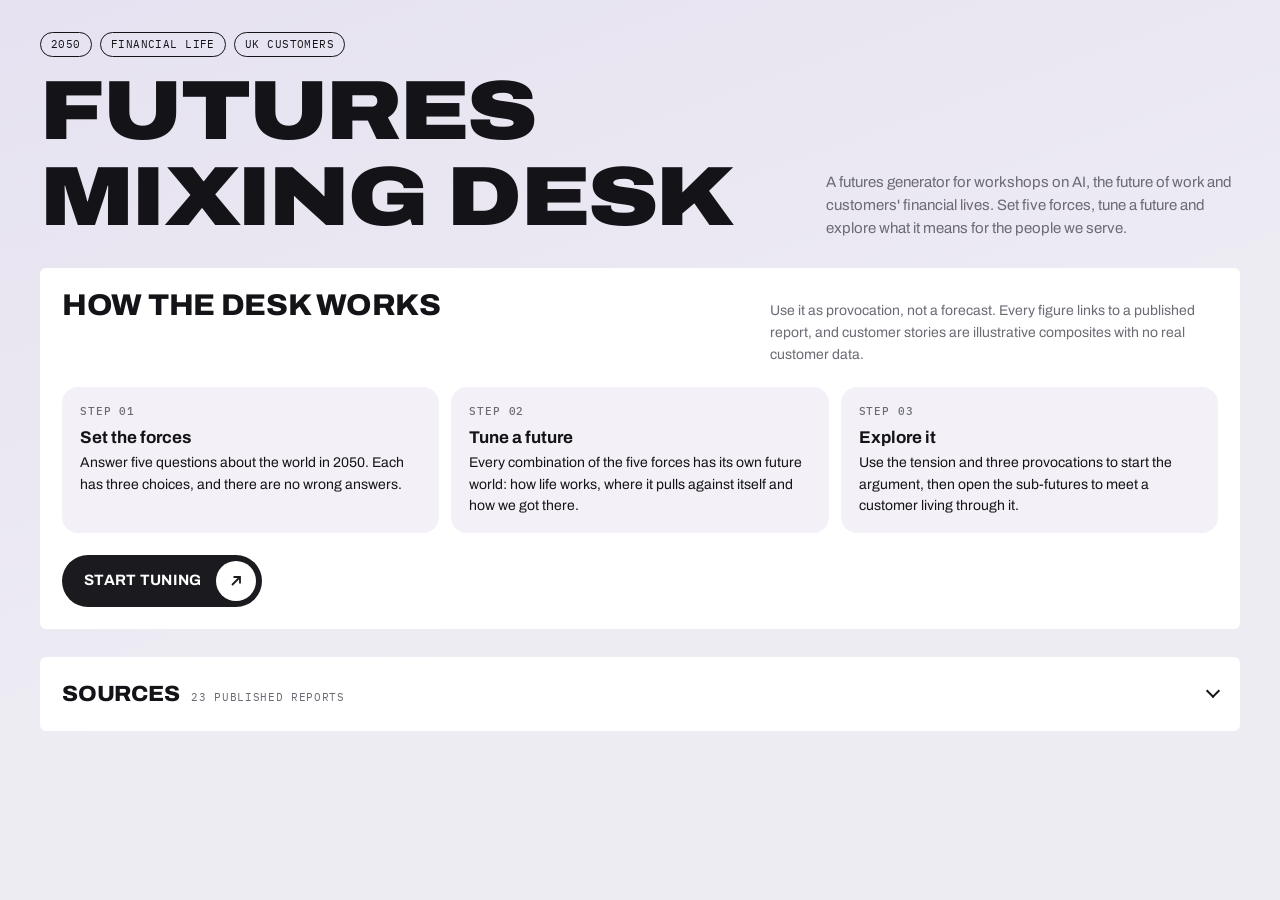
==== commit 1c99d09f: "Replace workshop questions with provocations and drop the glimpse The main future no longer shows a " ====
--- a/futures-mixing-desk/index.html
+++ b/futures-mixing-desk/index.html
@@ -27,7 +27,7 @@
     <ol class="how">
       <li><span class="ch">Step 01</span><b>Set the forces</b><span>Answer five questions about the world in 2050. Each has three choices, and there are no wrong answers.</span></li>
       <li><span class="ch">Step 02</span><b>Tune a future</b><span>Every combination of the five forces has its own future world: how life works, where it pulls against itself and how we got there.</span></li>
-      <li><span class="ch">Step 03</span><b>Explore it</b><span>Use the tension and three questions to start the conversation, then open the sub-futures to meet a customer living through it.</span></li>
+      <li><span class="ch">Step 03</span><b>Explore it</b><span>Use the tension and three provocations to start the argument, then open the sub-futures to meet a customer living through it.</span></li>
     </ol>
     <div class="gen-row" id="startRow">
       <button class="go" id="startBtn" type="button" aria-controls="controls">Start tuning <span class="arr" aria-hidden="true"><svg viewBox="0 0 16 16" fill="none" stroke="currentColor" stroke-width="1.8"><path d="M4 12L12 4M5.5 4H12v6.5"/></svg></span></button>
--- a/futures-mixing-desk/styles.css
+++ b/futures-mixing-desk/styles.css
@@ -88,13 +88,11 @@
 .f-sec{display:flex;flex-direction:column;gap:10px;min-width:0}
 .f-deep{grid-column:1/-1;display:grid;grid-template-columns:minmax(0,1fr) minmax(0,1fr);gap:24px 32px;align-items:start;padding:8px 6px 6px}
 @media (max-width:860px){.f-deep{grid-template-columns:minmax(0,1fr)}}
-.f-col{display:flex;flex-direction:column;gap:24px;min-width:0}
-.glimpse{background:var(--soft);border-radius:16px;padding:16px 18px;font-size:15px;line-height:1.55}
 .tension{border-radius:16px;padding:16px 18px;background:linear-gradient(170deg,color-mix(in srgb,var(--c2) 45%,var(--card)),var(--card) 90%);box-shadow:inset 0 0 0 1px var(--line)}
 .tension p{font-family:var(--f-serif);font-size:19px;line-height:1.35}
-.qlist{list-style:none;margin:0;padding:0;display:flex;flex-direction:column;gap:12px;counter-reset:q}
-.qlist li{counter-increment:q;display:grid;grid-template-columns:2.4em minmax(0,1fr);gap:8px;font-family:var(--f-serif);font-size:19px;line-height:1.3}
-.qlist li::before{content:"Q" counter(q);font-family:var(--f-mono);font-size:11px;letter-spacing:.05em;color:var(--muted);padding-top:5px}
+.provs{list-style:none;margin:0;padding:0;display:flex;flex-direction:column}
+.provs li{font-family:var(--f-serif);font-size:20px;line-height:1.3;padding:12px 0;border-top:1px solid var(--line)}
+.provs li:first-child{border-top:0;padding-top:2px}
 .tl-tag{display:inline-block;font-family:var(--f-mono);font-size:10px;text-transform:uppercase;letter-spacing:.05em;color:var(--muted);border:1px solid var(--line);border-radius:999px;padding:1px 7px;margin-right:8px;vertical-align:1px}
 .wi .explore{font-size:12.5px;color:var(--muted)}
 .world{display:flex;flex-direction:column;gap:14px}
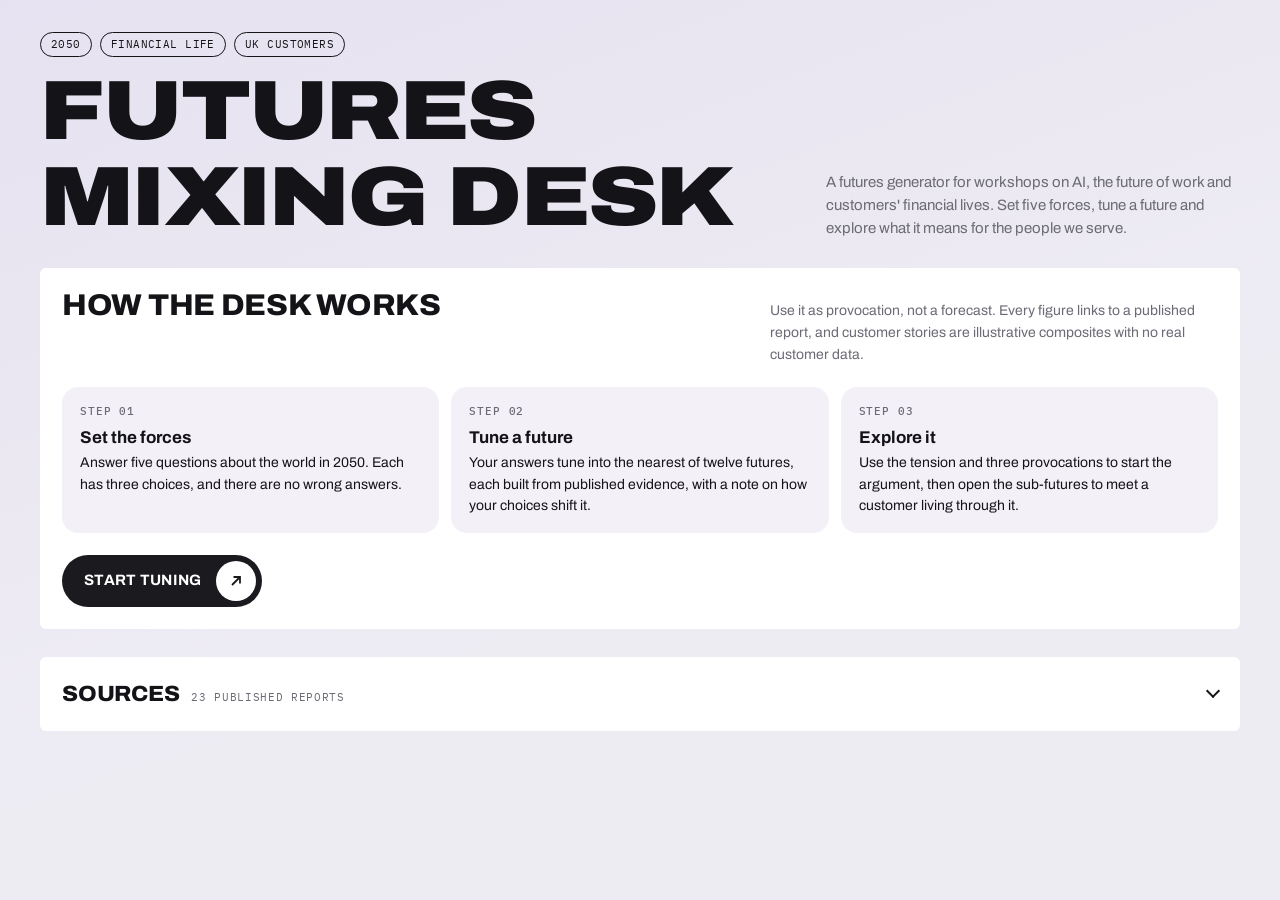
==== commit 0c8648a3: "Replace the 243 worlds with twelve deeper futures The one-world-per-combination approach made each f" ====
--- a/futures-mixing-desk/index.html
+++ b/futures-mixing-desk/index.html
@@ -26,7 +26,7 @@
     </div>
     <ol class="how">
       <li><span class="ch">Step 01</span><b>Set the forces</b><span>Answer five questions about the world in 2050. Each has three choices, and there are no wrong answers.</span></li>
-      <li><span class="ch">Step 02</span><b>Tune a future</b><span>Every combination of the five forces has its own future world: how life works, where it pulls against itself and how we got there.</span></li>
+      <li><span class="ch">Step 02</span><b>Tune a future</b><span>Your answers tune into the nearest of twelve futures, each built from published evidence, with a note on how your choices shift it.</span></li>
       <li><span class="ch">Step 03</span><b>Explore it</b><span>Use the tension and three provocations to start the argument, then open the sub-futures to meet a customer living through it.</span></li>
     </ol>
     <div class="gen-row" id="startRow">
@@ -75,15 +75,7 @@
 </div>
 
 <script src="js/data.js"></script>
-<script src="js/worlds/a1g1.js"></script>
-<script src="js/worlds/a1g2.js"></script>
-<script src="js/worlds/a1g3.js"></script>
-<script src="js/worlds/a2g1.js"></script>
-<script src="js/worlds/a2g2.js"></script>
-<script src="js/worlds/a2g3.js"></script>
-<script src="js/worlds/a3g1.js"></script>
-<script src="js/worlds/a3g2.js"></script>
-<script src="js/worlds/a3g3.js"></script>
+<script src="js/futures.js"></script>
 <script src="js/specimens.js"></script>
 <script src="js/app.js"></script>
 </body>
--- a/futures-mixing-desk/styles.css
+++ b/futures-mixing-desk/styles.css
@@ -86,6 +86,9 @@
 .subtitle b{color:var(--ink);font-weight:500}
 .lede{font-family:var(--f-serif);font-size:21px;line-height:1.35;max-width:40ch}
 .f-sec{display:flex;flex-direction:column;gap:10px;min-width:0}
+.more{font-family:var(--f-serif);font-size:17px;line-height:1.5;max-width:60ch}
+.yours{display:flex;flex-direction:column;gap:6px;background:var(--soft);border-radius:14px;padding:12px 16px}
+.yours p{font-size:14.5px}
 .f-deep{grid-column:1/-1;display:grid;grid-template-columns:minmax(0,1fr) minmax(0,1fr);gap:24px 32px;align-items:start;padding:8px 6px 6px}
 @media (max-width:860px){.f-deep{grid-template-columns:minmax(0,1fr)}}
 .tension{border-radius:16px;padding:16px 18px;background:linear-gradient(170deg,color-mix(in srgb,var(--c2) 45%,var(--card)),var(--card) 90%);box-shadow:inset 0 0 0 1px var(--line)}
